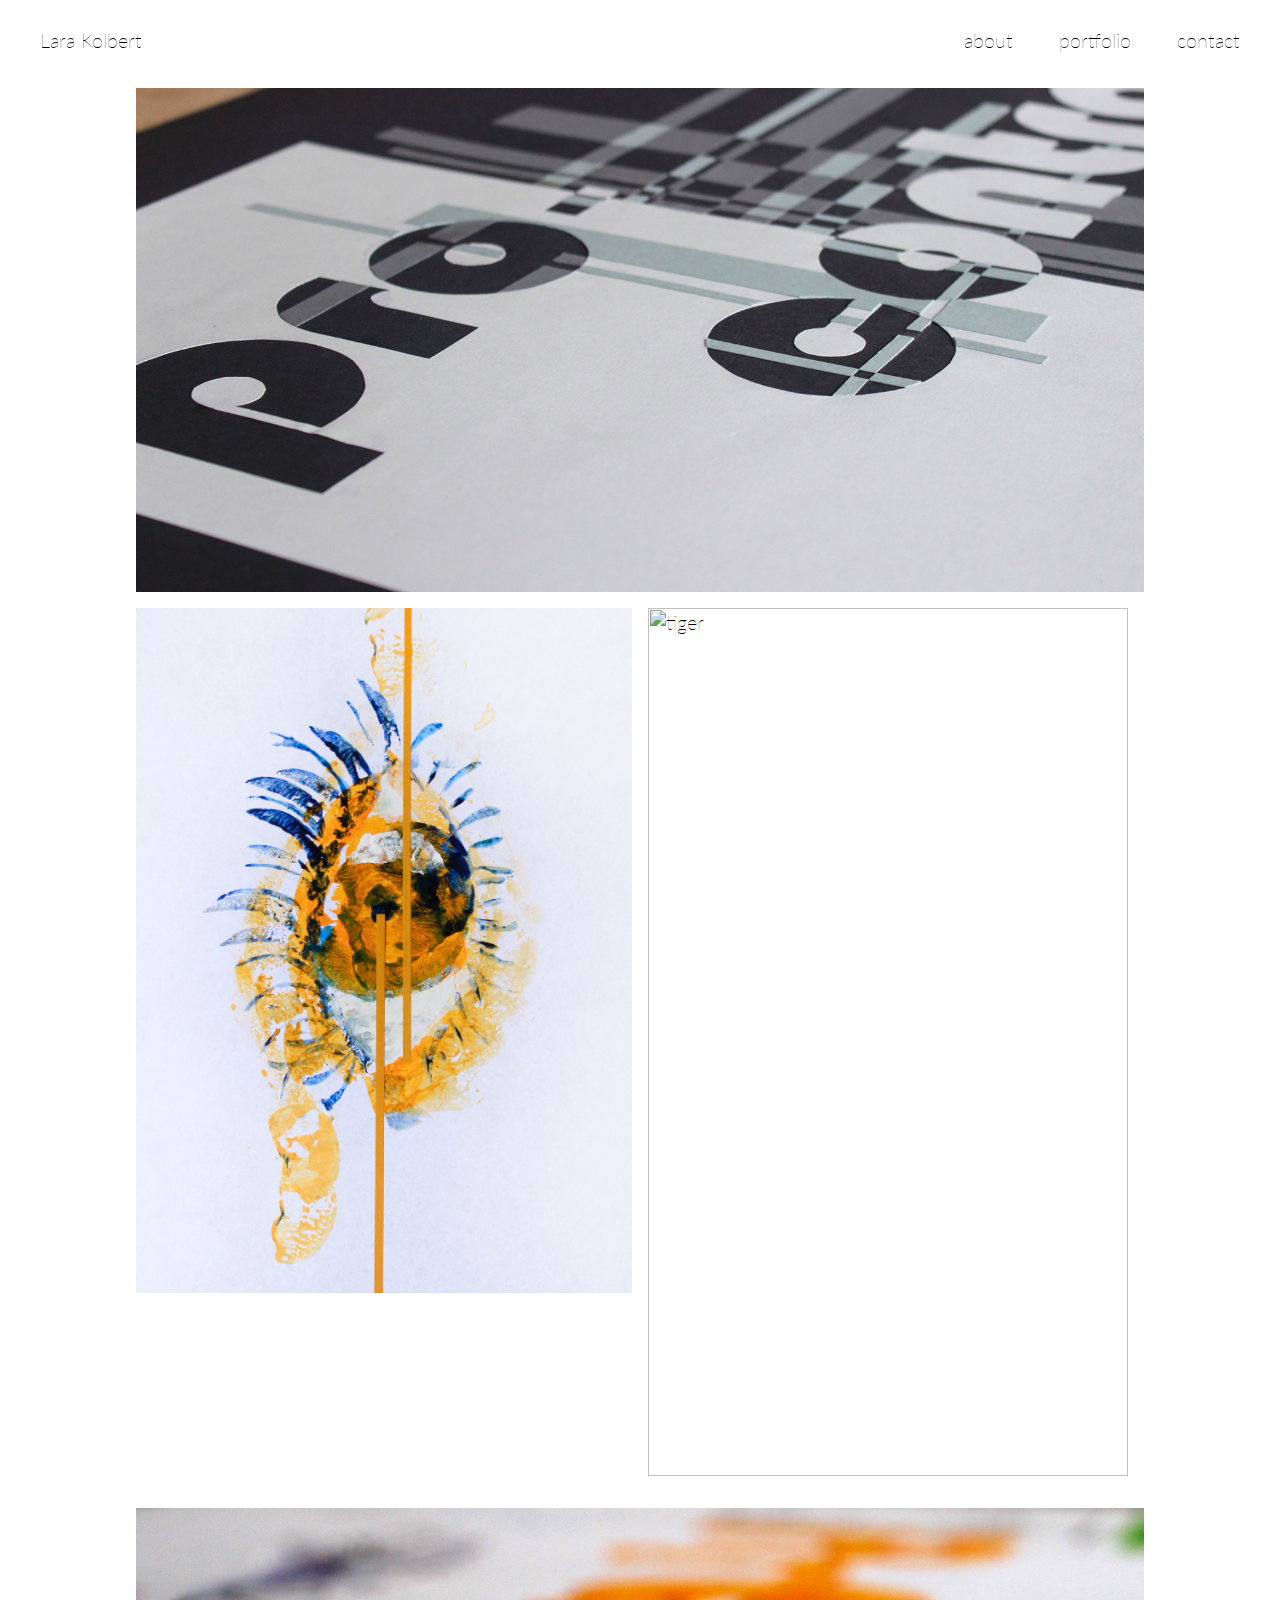
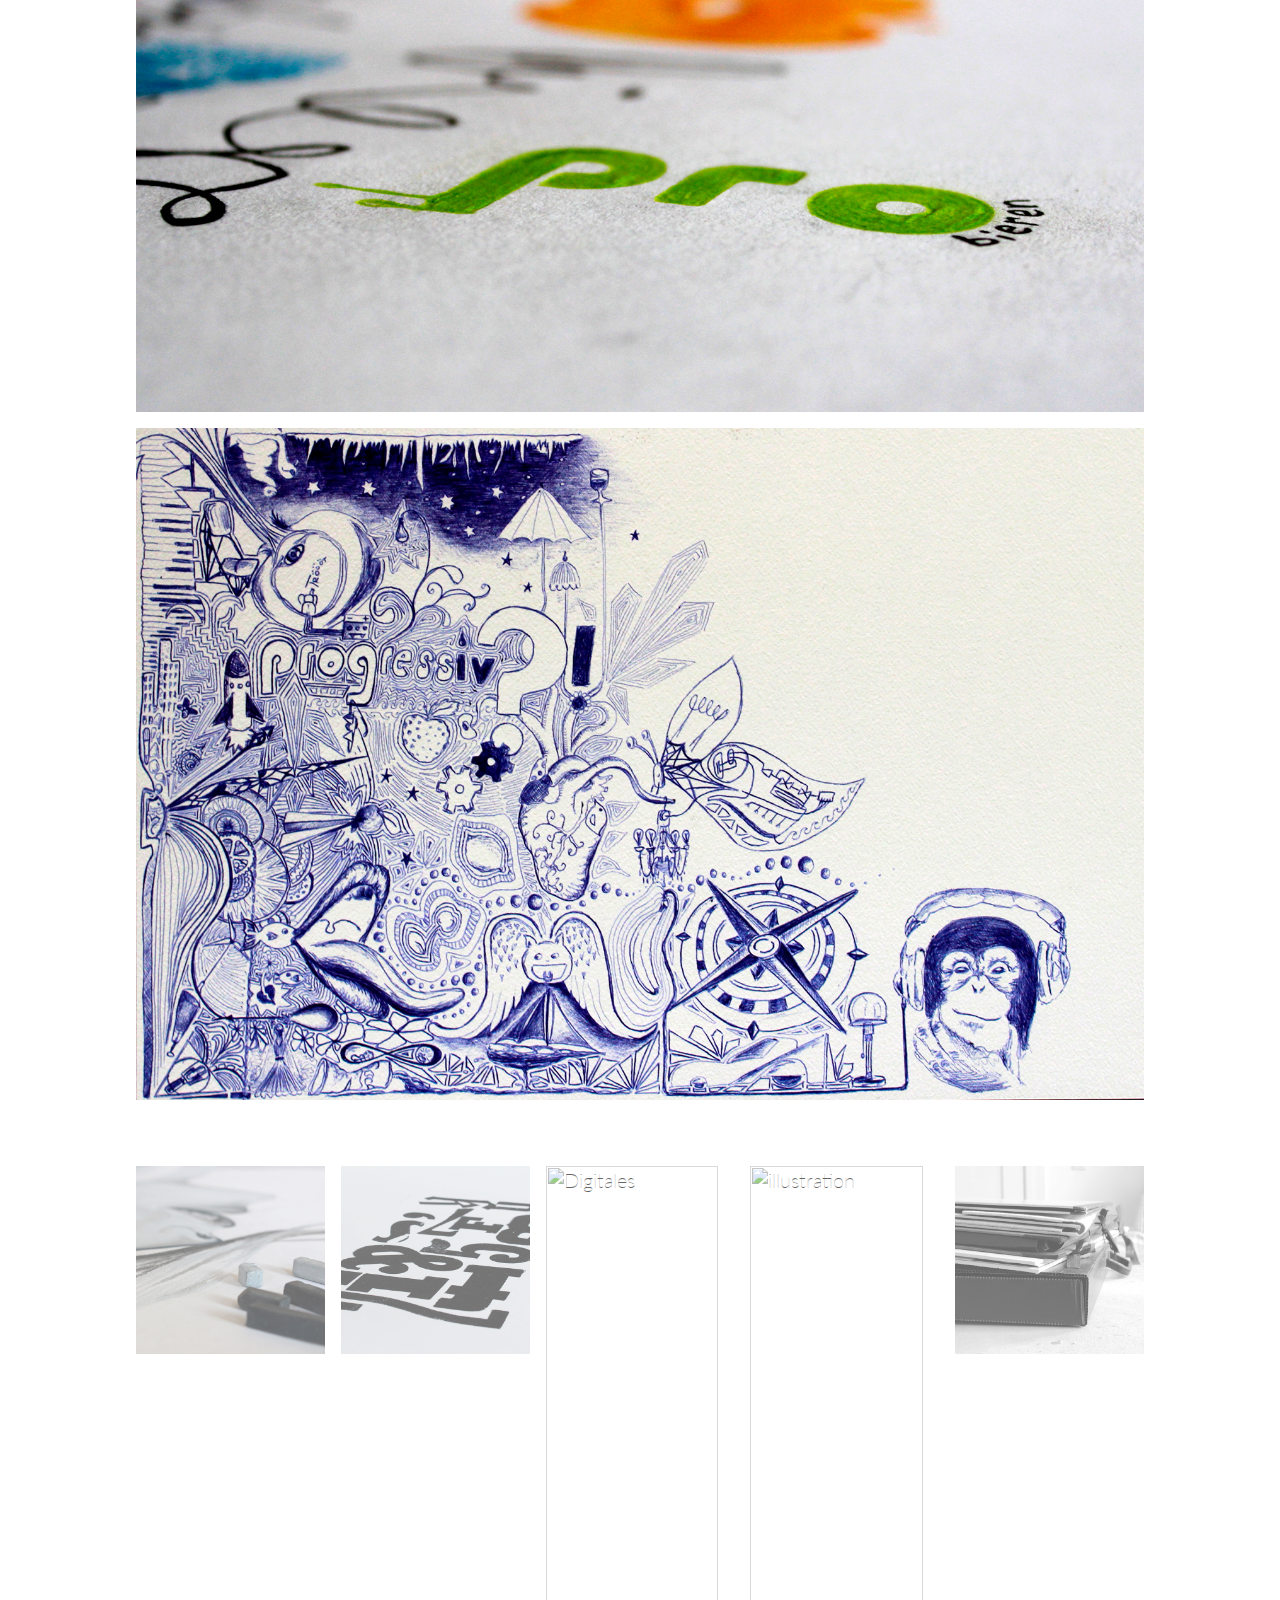
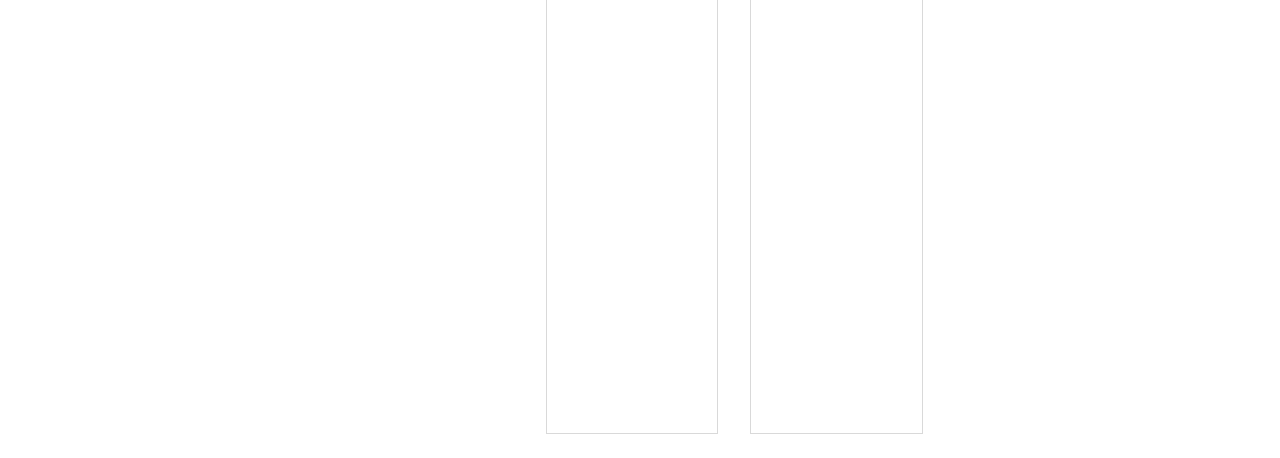
==== concept.html @ 3c3cdded "create" ====
<html>
  <head>
    <meta charset="utf-8">

    <title>Lara Kolbert - concept</title>

    <link href="css/stylesheet.css" rel="stylesheet" media="screen, projection">
    <link href="css/portfolio.css" rel="stylesheet" media="screen, projection">
    <link href='https://fonts.googleapis.com/css?family=Lato:400,300,900' rel='stylesheet' type='text/css'>

    <link rel="shortcut icon" href="images/icon.png" type="image/x-icon" />

  </head>

  <body>

    <header>
      <div class="fixheader">
        <nav class="main-nav">
          <ul>
            <li><a href="index.html">Lara Kolbert</a></li>
            <span>
              <li><a href="index.html">about</a></li>
              <li><a href="index.html#portfolio">portfolio</a></li>
              <li><a href="index.html#contact">contact</a></li>
            </span>
          </ul>
        </nav>
      </div>
    </header>

    <div class="abstand"></div>

    <div class="container">

      <div class="row">
        <div class="col col-100"><img src="images/portfolio/konzept/_MG_1917.JPG" alt="procontra"/></div>
      </div>


      <div class="row">
        <div class="col col-50"><img src="images/portfolio/konzept/_MG_1936.JPG" alt="eye"/></div>
        <div class="col col-50"><img src="images/portfolio/konzept/pros.JPG" alt="tiger"/></div>
      </div>

      <div class="row">
        <div class="col col-100"><img src="images/portfolio/konzept/_MG_1929.JPG" alt="probieren"/></div>
        <div class="col col-100"><img src="images/portfolio/konzept/_MG_1945.JPG" alt="progressiv"/></div>
      </div>

      <div class="col col-20"><a href="drawing.html"><img src="images/portfolio/zeichnungen.JPG" alt="drawing" /></a></div>
      <div class="col col-20"><a href="typography.html"><img src="images/portfolio/typografie.JPG" alt="typography" /></a></div>
      <div class="col col-20"><a href="digital.html"><img src="images/portfolio/digitales.JPG" alt="Digitales" /></a></div>
      <div class="col col-20"><a href="illus.html"><img src="images/portfolio/vektor.JPG" alt="illustration" /></a></div>
      <div class="col col-20"><a href="photography.html"><img src="images/portfolio/fotografie.JPG" alt="Fotografie" /></a></div>

    </div>



  </body>

</html>
---- css/stylesheet.css ----
* {
  font-family: 'Lato', sans-serif;
  font-weight: lighter;
  font-size: 20px;
  font-stretch: extra-expanded;
}

body {
  margin:0px;
}


/*header-navigation*/
.fixheader {
  background-color: rgba(255, 255, 255, 0.8);
  width: 100%;
  height: 80px;
  position: fixed;
  margin-top: 0px;
  z-index: 9999;
}

.main-nav ul {
  height: 30px;
  padding-top: 8px;
}

.main-nav li{
  display: inline;
  height: auto;
  text-align: center;
}

.main-nav span {
  float:right;
}

.main-nav span li {
  display: inline;
  width:100px;
  padding-right: 40px;
}

.main-nav a {
  text-decoration: none;
}

a:link {
  color: black;
}

a:visited {
  color: black;
}


/*about*/
.content {
  width:100%;
}

.platz {
  height: 150px;
}

.white {
  padding: 100px;
  text-align: center;
  position: relative;
}

.lara {
  display: block;
  width: 200px;
  height: 200px;
  padding-left: 70px;
  margin-left: auto;
  margin-right: auto;
}

.lara img {
  width: 200px;
}
/*Heißt nur yellow, da die Farbe mal gelb war; Class-name ist geblieben*/
.yellow {
  display: inline-block;
  margin-top: -160px;
  margin-bottom: 100px;
  width: 250px;
  height: 250px;
  opacity: 0.35;
  background-color: rgb(250,146,134);
}

.text {
  display: inline-block;
  width: 280px;
  height: 180px;
  text-align: left;
  margin-left: 2%;
  line-height: 105%;
  font-size: 30px;
}

#portfolio {
  height: 150px;
  width: 0;
}

/*portfolio-navigation*/
.grid {
  width: 900px;
  margin-left: auto;
  margin-right: auto;
  text-align: center;
}

.grid li {
	float: left;
	width: 250px;
  height: 250px;
  margin: 10px;
}

.grid img {
	display: block;
  width: 250px;
  height: 250px;
}

/*hover-effect*/
.overlay {
  display: none;
  position: absolute;
  top: 0;
  left: 0;
  width: 100%;
  height: 100%;
  background: rgba(252,189,182,0.85);
  text-align: center;
}

.overlay p {
  margin-top: 43%;
  font-size: 1.3em;
}

li:hover .overlay {
  display: block;
}

li {
  position: relative;
  list-style: none;
  width: 200px;
  height: 200px;
}


/*contact*/
.contact {
  margin-top: 1200px;
  height: 600px;
  position: relative;
}

.color {
  display: inline-block;
  position: absolute;
  width: 120px;
  height: 120px;
  opacity: 0.2;
  background-color: rgb(250,146,134);
  margin-left: 47%;
}

.contacttext {
  display: inline-block;
  float: right;
  width: 200px;
  height: auto;
  text-align: right;
  margin: 20px 50%;
}

.contacttext p {
  margin-bottom: 0px;
  line-height: 130%;
  z-index: 8888;
}

.contactinfo {
  width: 250px;
  height: 250px;
  margin-left: 50%;
  display: block;
  z-index: 8888;
}

.contactinfo p {
  display: inline-block;
  height: auto;
  margin-top: -18px;
  line-height: 130%;
}

.contactinfo a {
  text-decoration: none;
}

.colorsmall {
  width: 25px;
  height: 25px;
  opacity: 0.6;
  background-color: rgb(250,146,134);
  margin: -14px 49% 0 0;
  display: inline-block;
  float: right;
}


/*breakpoint no1*/
@media only screen and (max-width: 980px) {
.text {
  width: 200px;
}

.yellow {
  margin-bottom: 150px;
}

.grid {
  width: 600px;
}

.overlay {
  display: block;
  background: rgba(255,255,255,0);
}

.overlay p {
  margin-top: 76%;
  padding: 10px 0 18px 0;
  background-color: rgba(255,255,255,0.5);
}

#portfolio {
  height: 50px;
}

}


/*breakpoint no2*/
@media only screen and (max-width: 670px) {

#about {
  display: none;
}

.grid {
  width: 280px;
}

.fixheader {
  height: 280px;
  position: absolute;
}

.main-nav ul {
  padding: 0;
}

.main-nav span {
  float:none;
}

.main-nav ul li,
.main-nav ul span li {
  display: block;
  height: auto;
  width: 100%;
  padding: 20px 0 0 0;
}

.main-nav ul li a {
  font-weight: normal;
}

.main-nav ul span li a {
  font-weight: lighter;
}

.main-nav a {
  font-size: 30px;
}

.platz {
  height: 250px;
}

.yellow {
  display: block;
  margin-bottom: 40px;
  margin-left: auto;
  margin-right: auto;
  width: 200px;
  height: 200px;
}

.lara {
  padding-left: 20%;
}

.text {
  height: 260px;
  margin-left: 10%;
}

.contact {
  margin-top: 1800px;
  height: 400px;
}

.grid li {
  margin: 10px 0 0 0;
}

.grid ul {
padding-left: 20px;
}

.contacttext {
  margin: 0 25% 40px 0;
  text-align: center;
}

.contactinfo {
  margin-left: 20%;
  text-align: center;
}

.contactinfo p {
  line-height: 200%;
}

.color {
  opacity: 0.18;
  width: 90px;
  height: 90px;
}

.colorsmall {
  margin-right: 45%;
  margin-top: 20px;
}


}
---- css/portfolio.css ----
.container {
  width: 80%;
  padding-top: 80px;
  margin-left: auto;
  margin-right: auto;
  margin-bottom: 50px;
}

.col {
  float: left;
}

.col-100 {
  width: 100%;
}

.col img {
  width: calc(100% - 16px);
  padding: 8px;
}


.col-50 {
  width: 50%;
}

.col-33 {
  width: 33.33333333%;
}

.col-66 {
  width: 66.66666667%;
}

.col-20 {
  width: 20%;
  padding-top: 50px;
}

.col-20 img {
  opacity: 0.6;
}

.col-20 img:hover {
  opacity: 1;
}

/*breakpoint no1*/
@media only screen and (max-width: 980px) {

.col img {
  width: calc(100% - 10px);
  padding: 5px;
}

.col-20 img {
  opacity: 0.8;
}

.col-20 {
  padding-top: 30px;
}

}

/*breakpoint no2*/
@media only screen and (max-width: 670px) {


.abstand {
  height: 200px;
}

.col img {
  width: calc(100% - 6px);
  padding: 3px;
}

.col-50 {
  width: 100%;
}

.col-33 {
  width: 100%;
}

.col-66 {
  width: 100%;
}

.col-20 {
  padding-top: 20px;
}

}
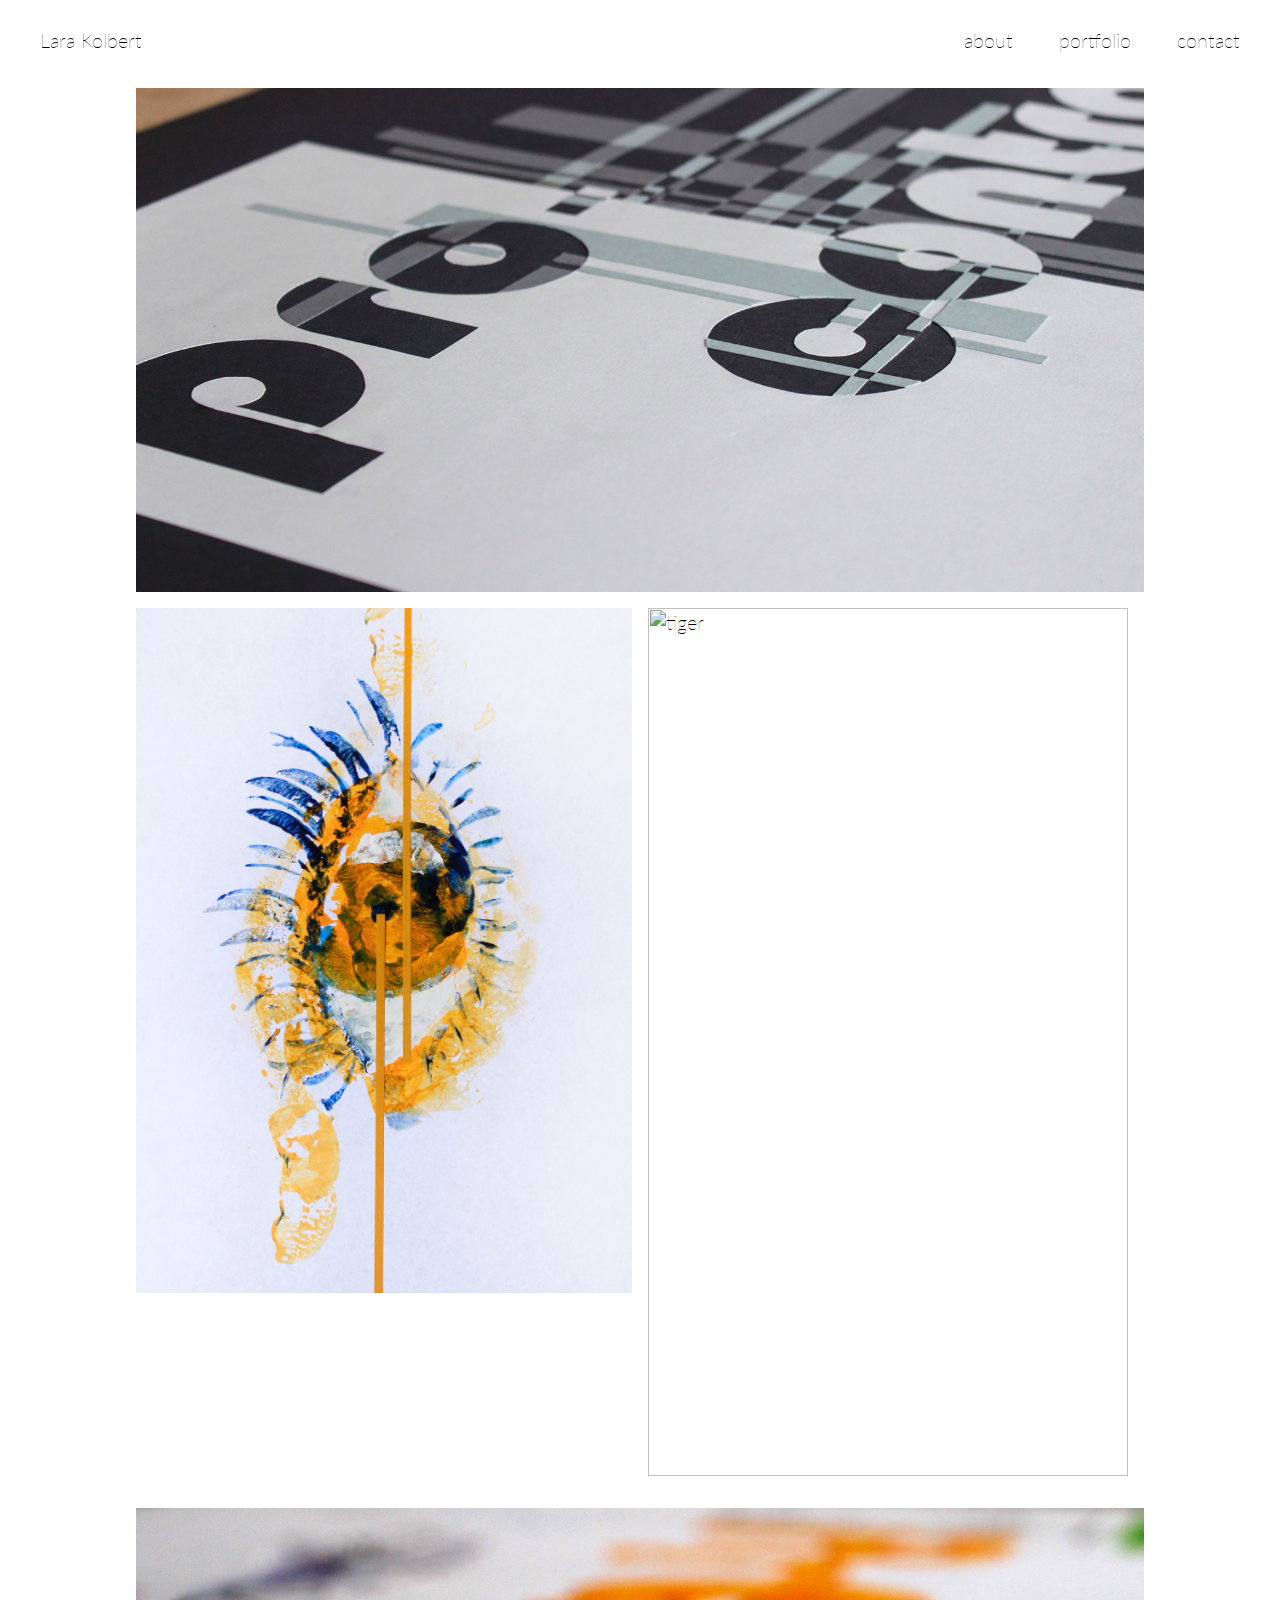
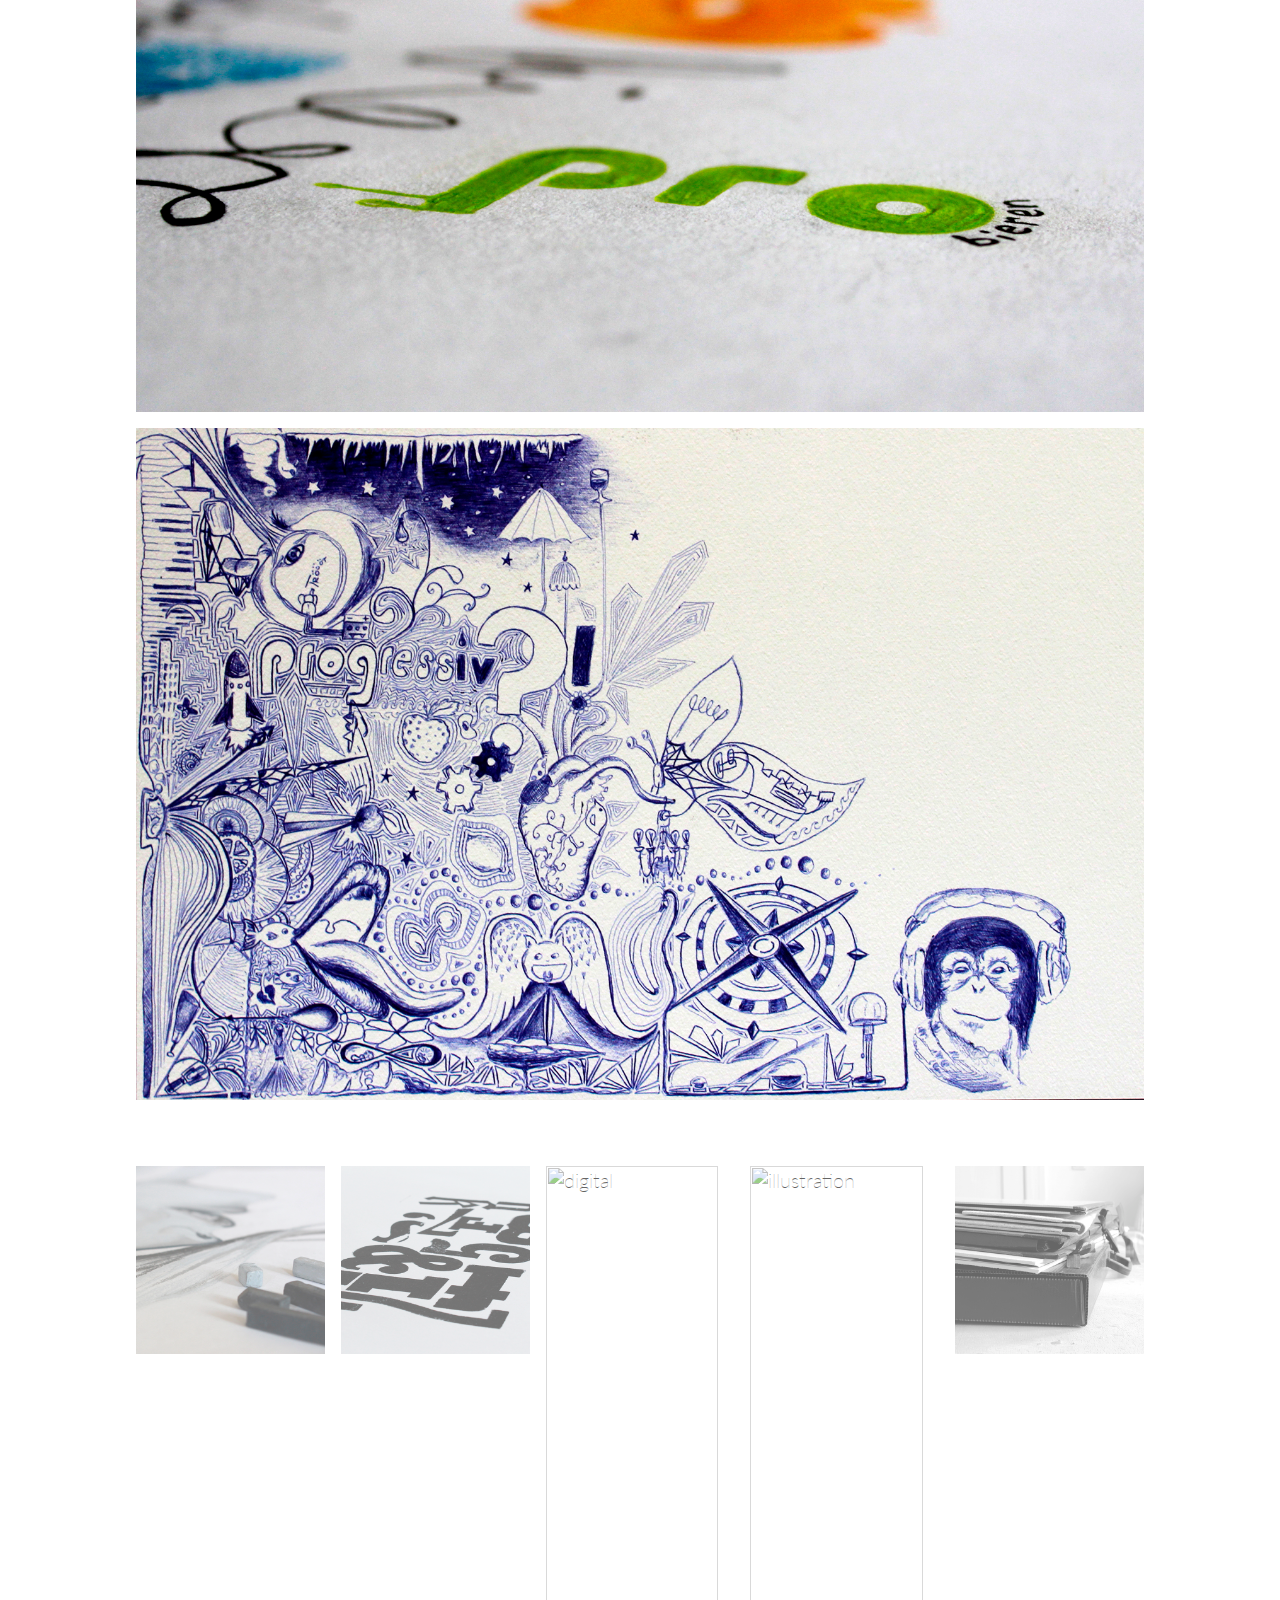
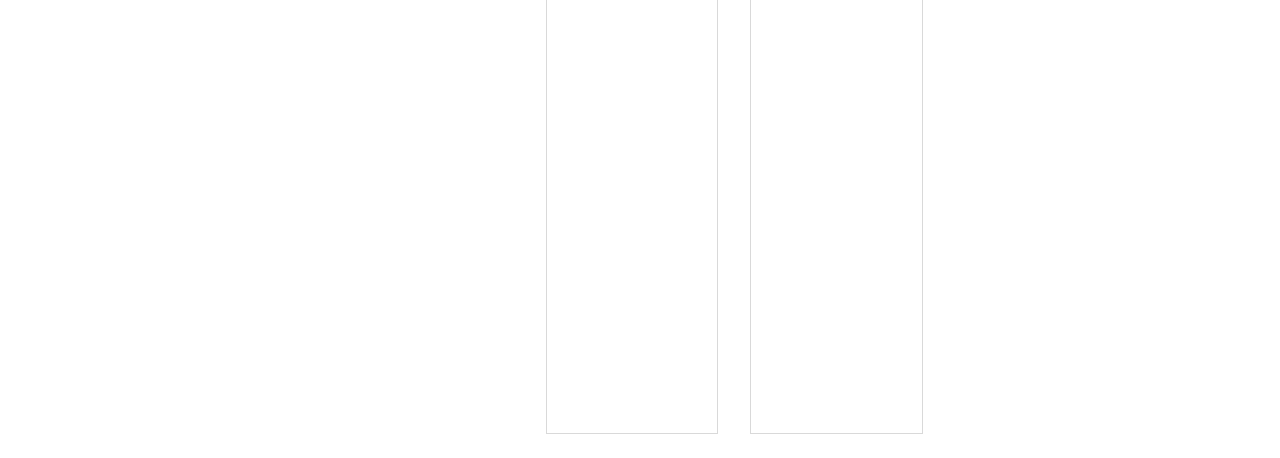
==== commit 67803823: "change digital-img verlinkungen" ====
--- a/concept.html
+++ b/concept.html
@@ -50,9 +50,9 @@
 
       <div class="col col-20"><a href="drawing.html"><img src="images/portfolio/zeichnungen.JPG" alt="drawing" /></a></div>
       <div class="col col-20"><a href="typography.html"><img src="images/portfolio/typografie.JPG" alt="typography" /></a></div>
-      <div class="col col-20"><a href="digital.html"><img src="images/portfolio/digitales.JPG" alt="Digitales" /></a></div>
+      <div class="col col-20"><a href="digital.html"><img src="images/portfolio/digital.JPG" alt="digital" /></a></div>
       <div class="col col-20"><a href="illus.html"><img src="images/portfolio/vektor.JPG" alt="illustration" /></a></div>
-      <div class="col col-20"><a href="photography.html"><img src="images/portfolio/fotografie.JPG" alt="Fotografie" /></a></div>
+      <div class="col col-20"><a href="photography.html"><img src="images/portfolio/fotografie.JPG" alt="photography" /></a></div>
 
     </div>
 
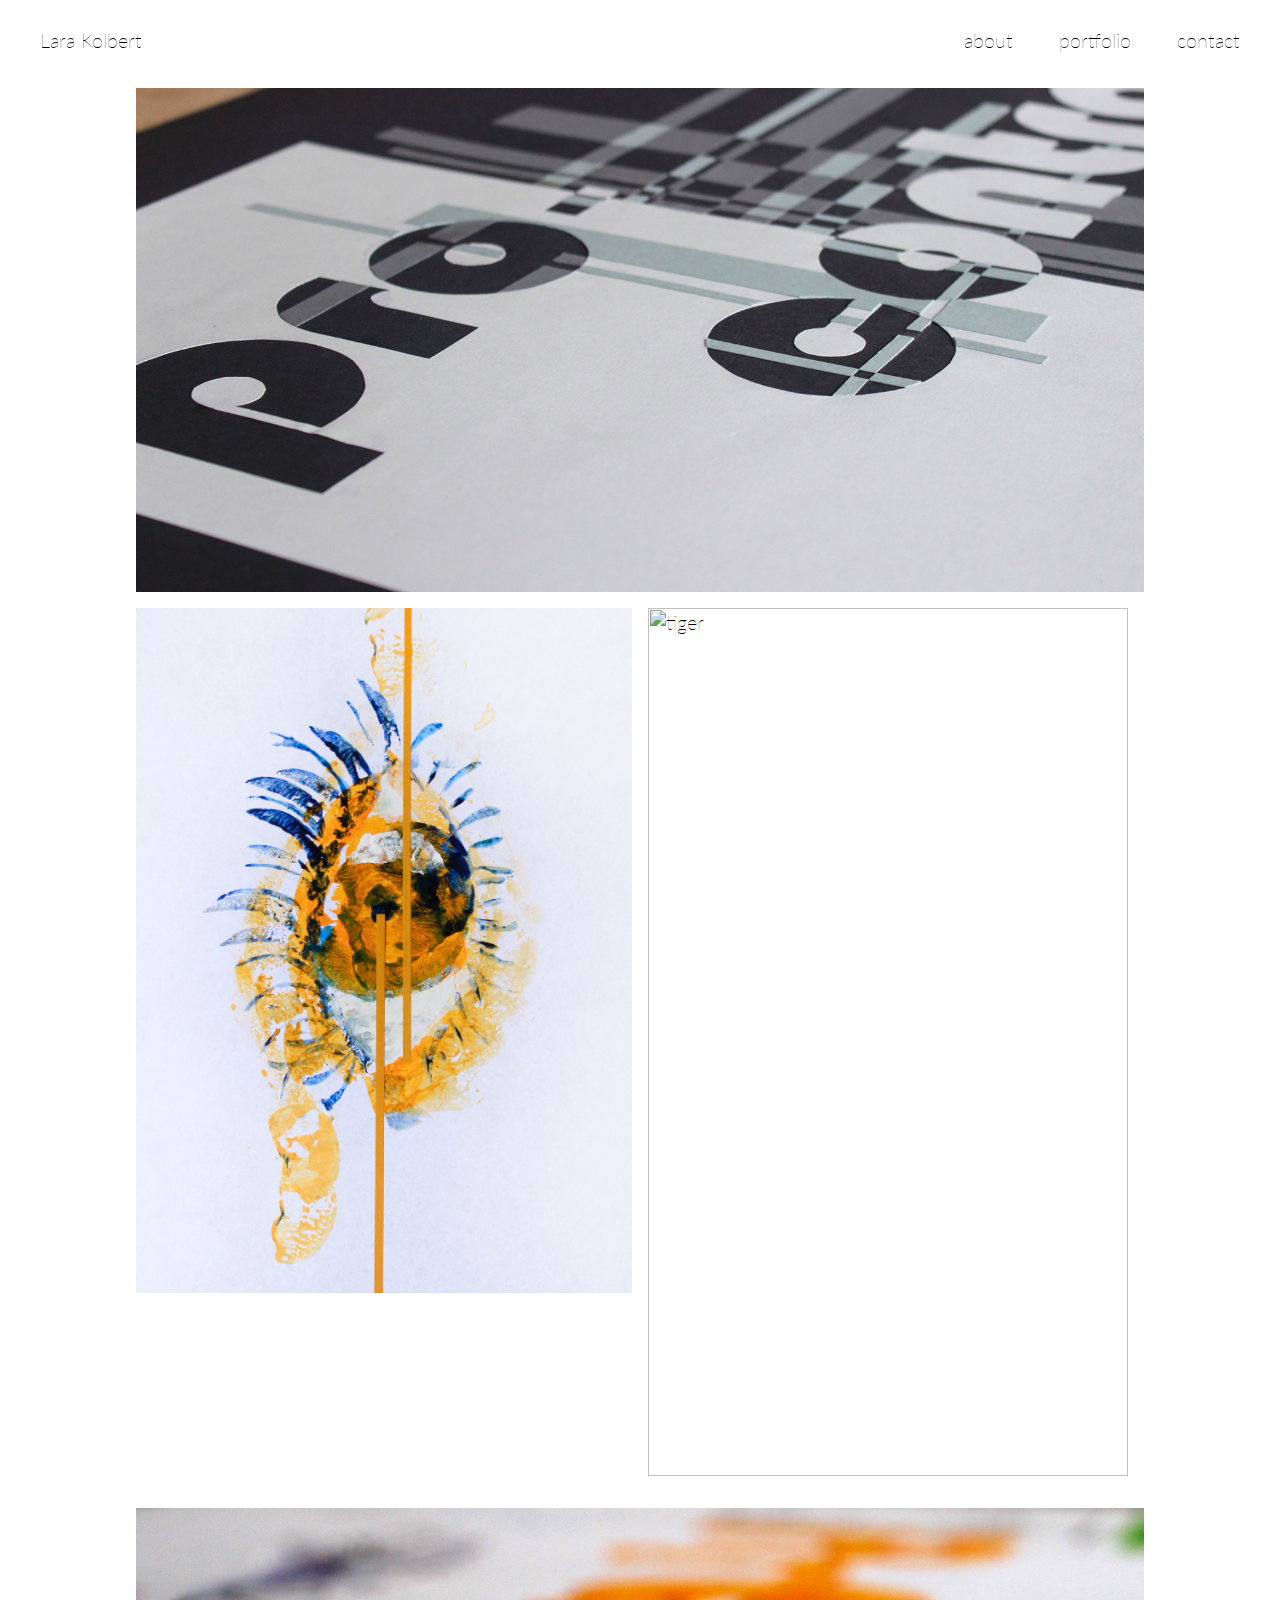
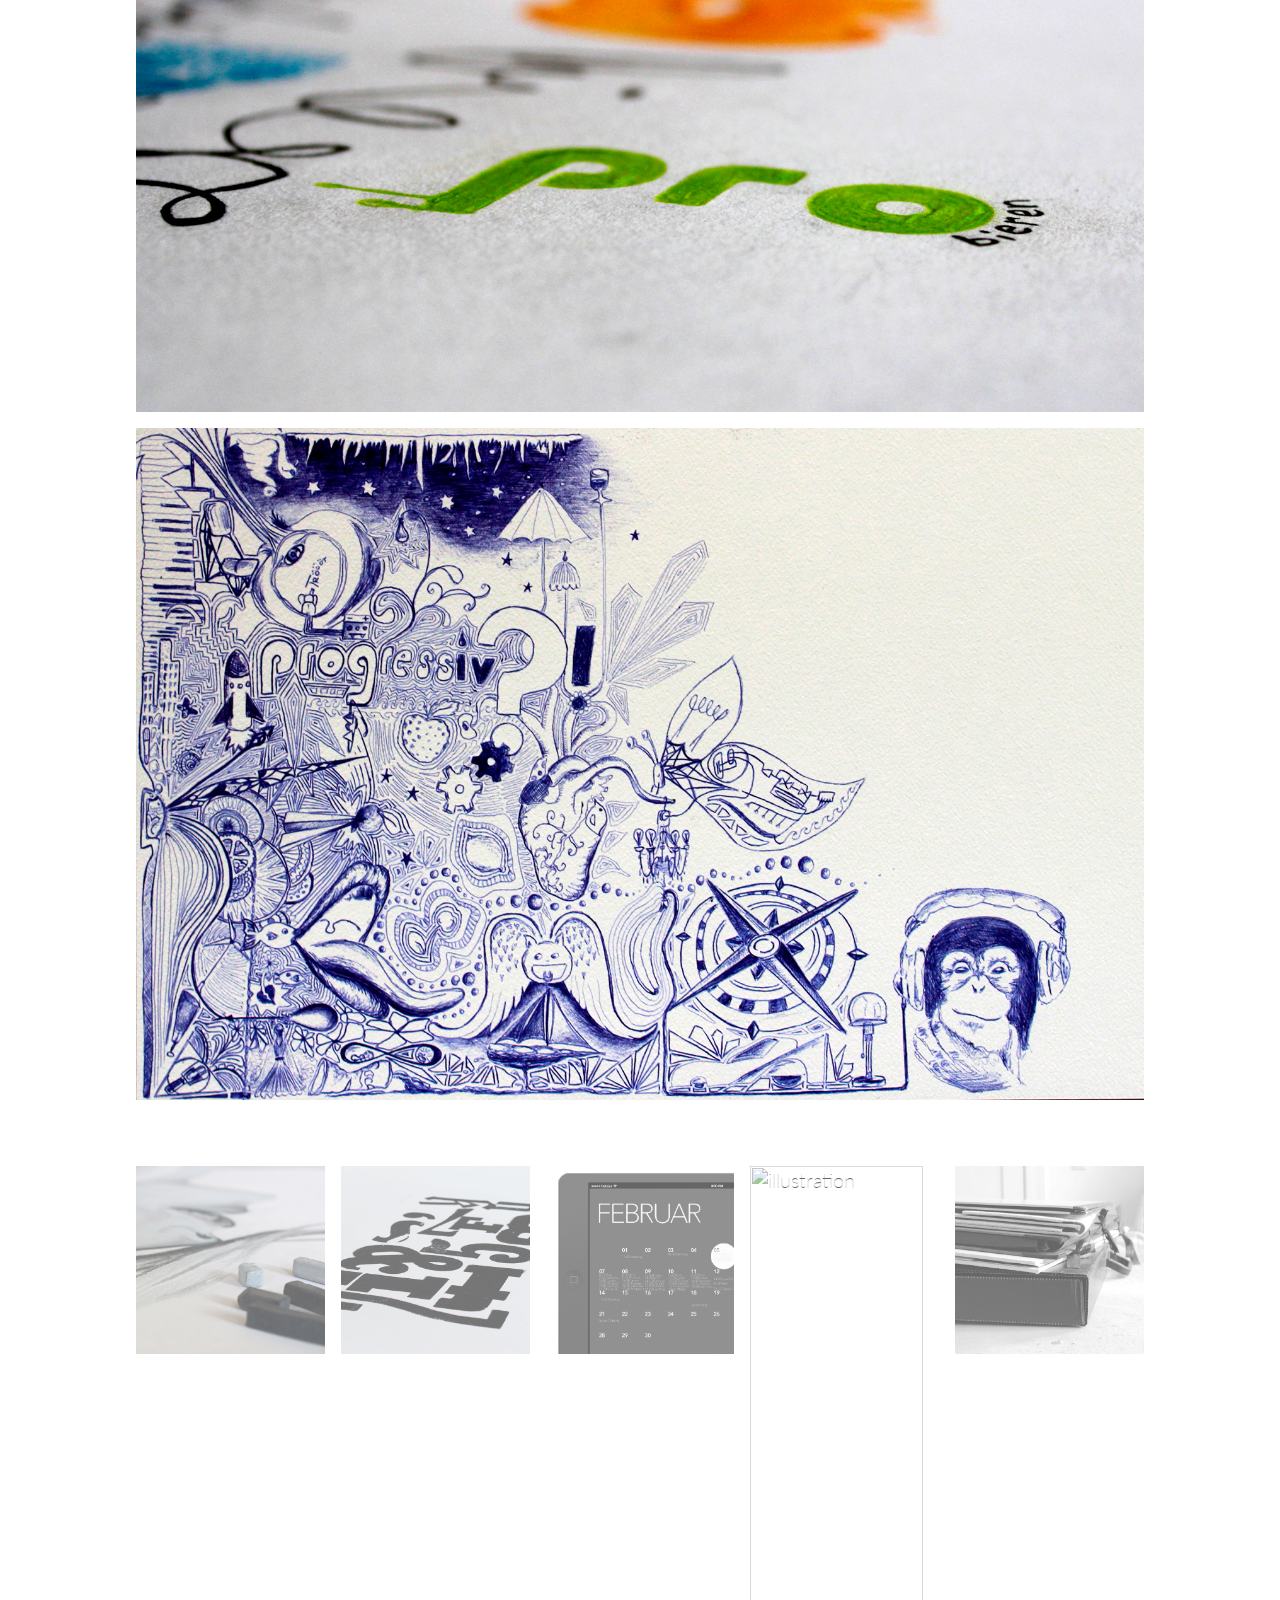
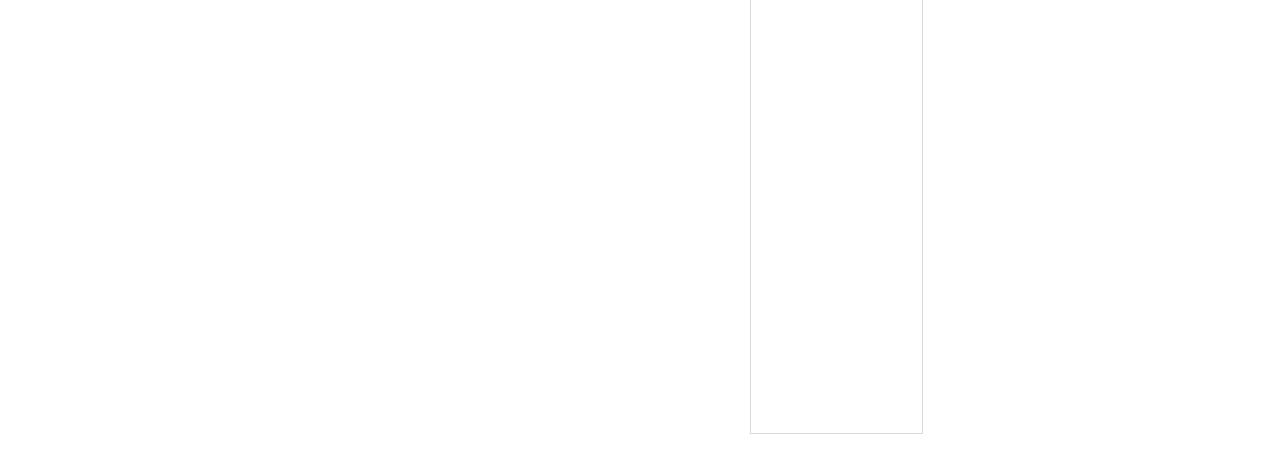
==== commit 2ee969da: "change jpg-ends" ====
--- a/concept.html
+++ b/concept.html
@@ -50,7 +50,7 @@
 
       <div class="col col-20"><a href="drawing.html"><img src="images/portfolio/zeichnungen.JPG" alt="drawing" /></a></div>
       <div class="col col-20"><a href="typography.html"><img src="images/portfolio/typografie.JPG" alt="typography" /></a></div>
-      <div class="col col-20"><a href="digital.html"><img src="images/portfolio/digital.JPG" alt="digital" /></a></div>
+      <div class="col col-20"><a href="digital.html"><img src="images/portfolio/digital.jpg" alt="digital" /></a></div>
       <div class="col col-20"><a href="illus.html"><img src="images/portfolio/vektor.JPG" alt="illustration" /></a></div>
       <div class="col col-20"><a href="photography.html"><img src="images/portfolio/fotografie.JPG" alt="photography" /></a></div>
 
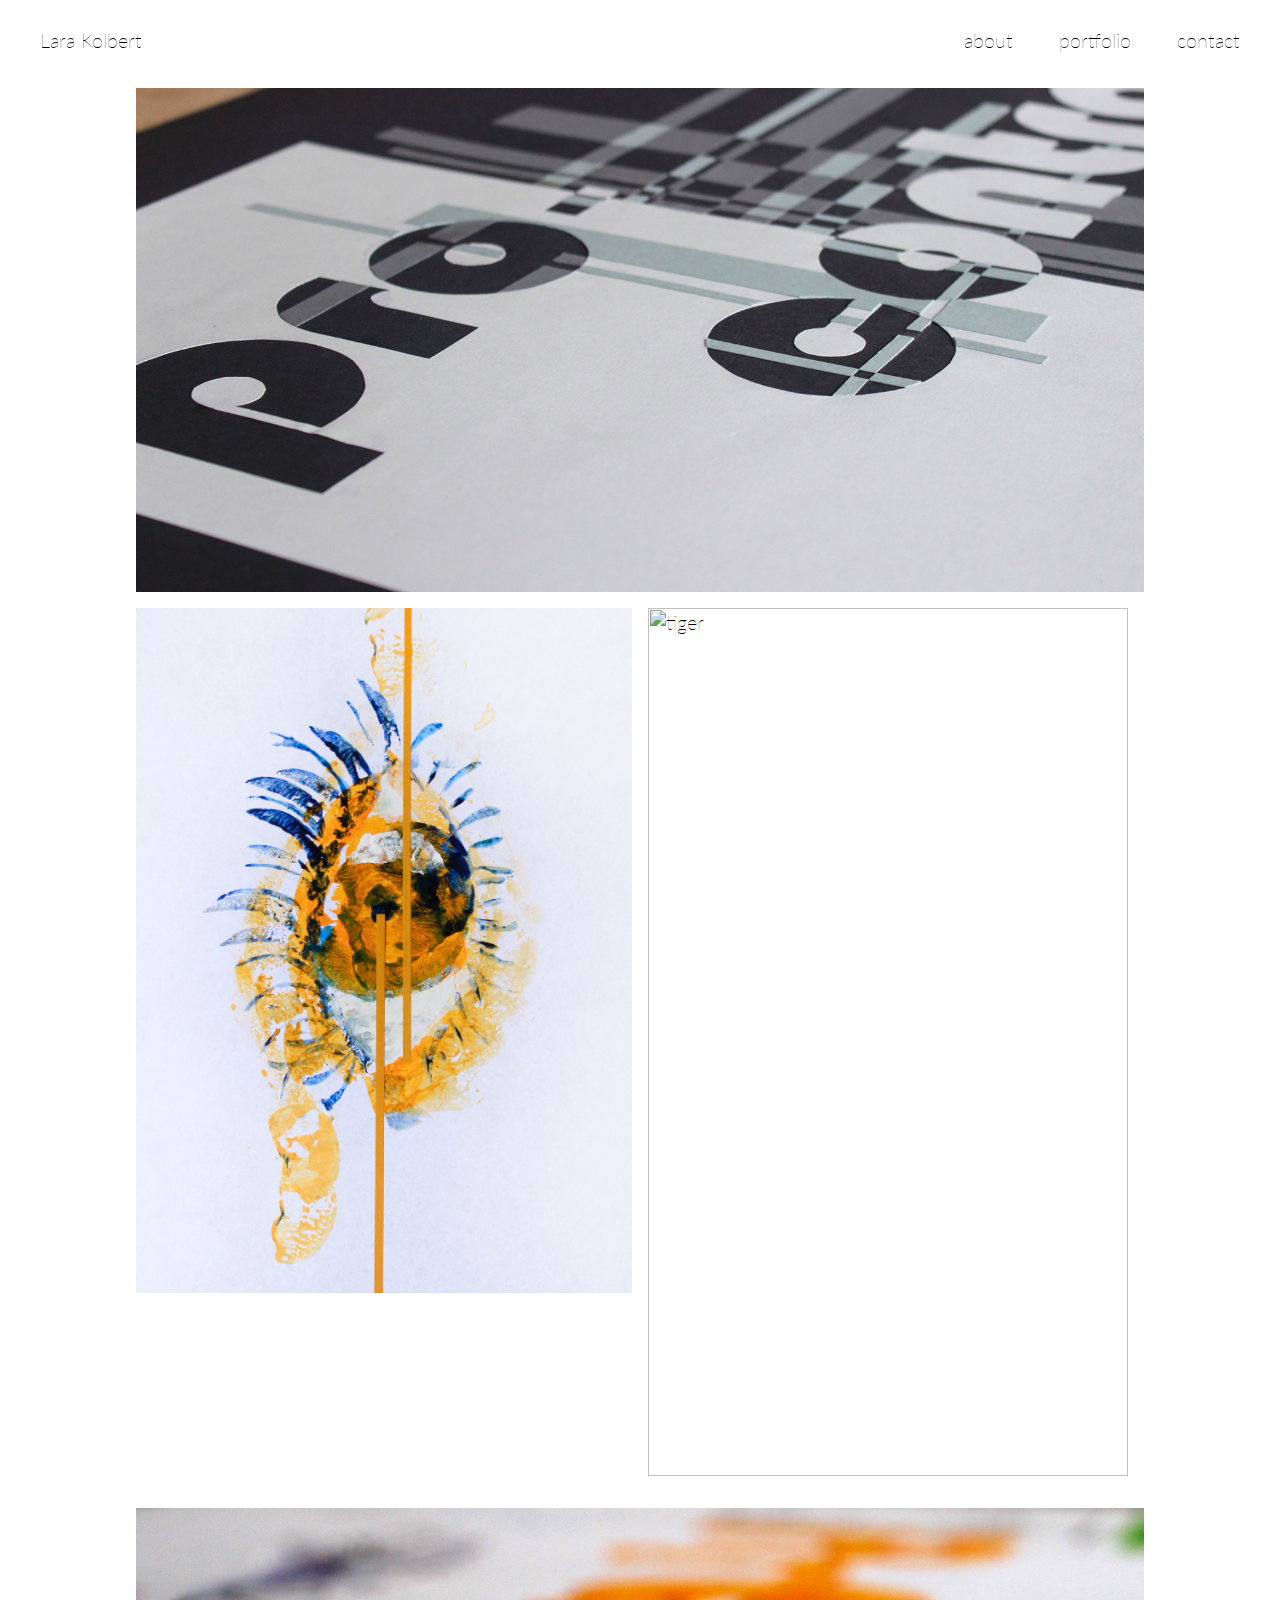
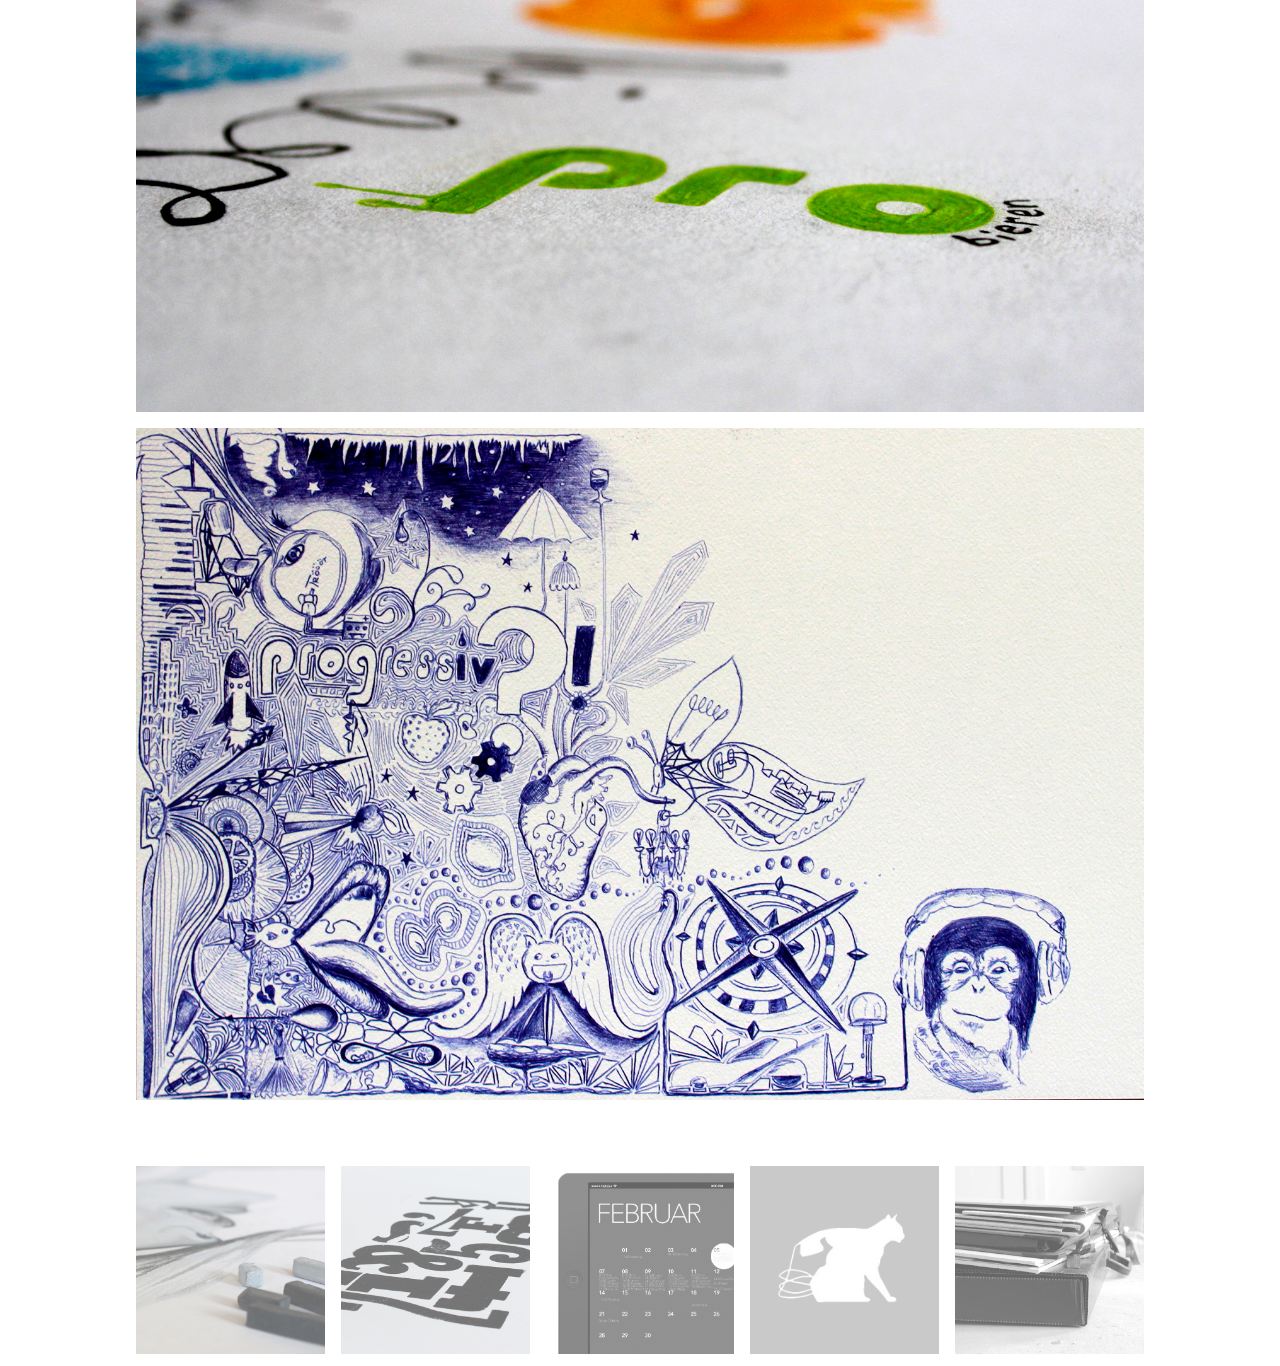
==== commit 9767e588: "change jpg" ====
--- a/concept.html
+++ b/concept.html
@@ -51,7 +51,7 @@
       <div class="col col-20"><a href="drawing.html"><img src="images/portfolio/zeichnungen.JPG" alt="drawing" /></a></div>
       <div class="col col-20"><a href="typography.html"><img src="images/portfolio/typografie.JPG" alt="typography" /></a></div>
       <div class="col col-20"><a href="digital.html"><img src="images/portfolio/digital.jpg" alt="digital" /></a></div>
-      <div class="col col-20"><a href="illus.html"><img src="images/portfolio/vektor.JPG" alt="illustration" /></a></div>
+      <div class="col col-20"><a href="illus.html"><img src="images/portfolio/vektor.jpg" alt="illustration" /></a></div>
       <div class="col col-20"><a href="photography.html"><img src="images/portfolio/fotografie.JPG" alt="photography" /></a></div>
 
     </div>
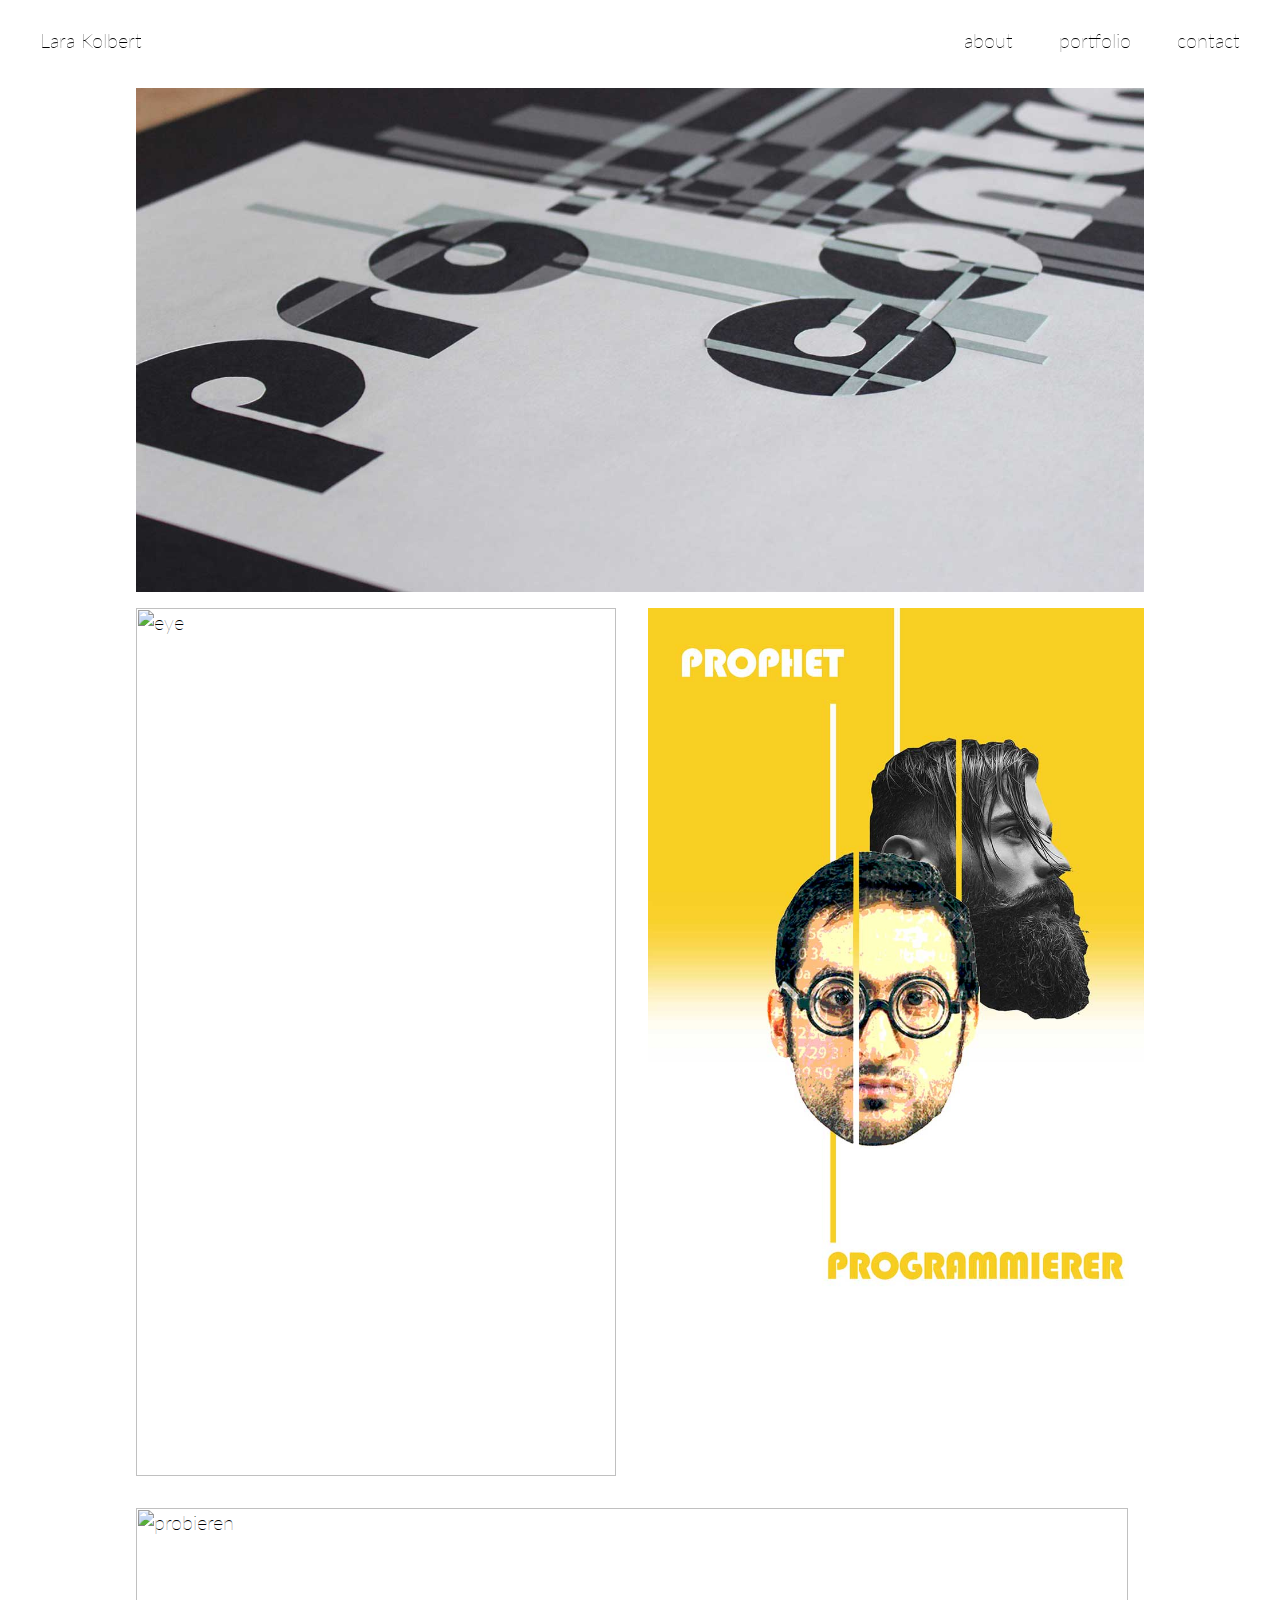
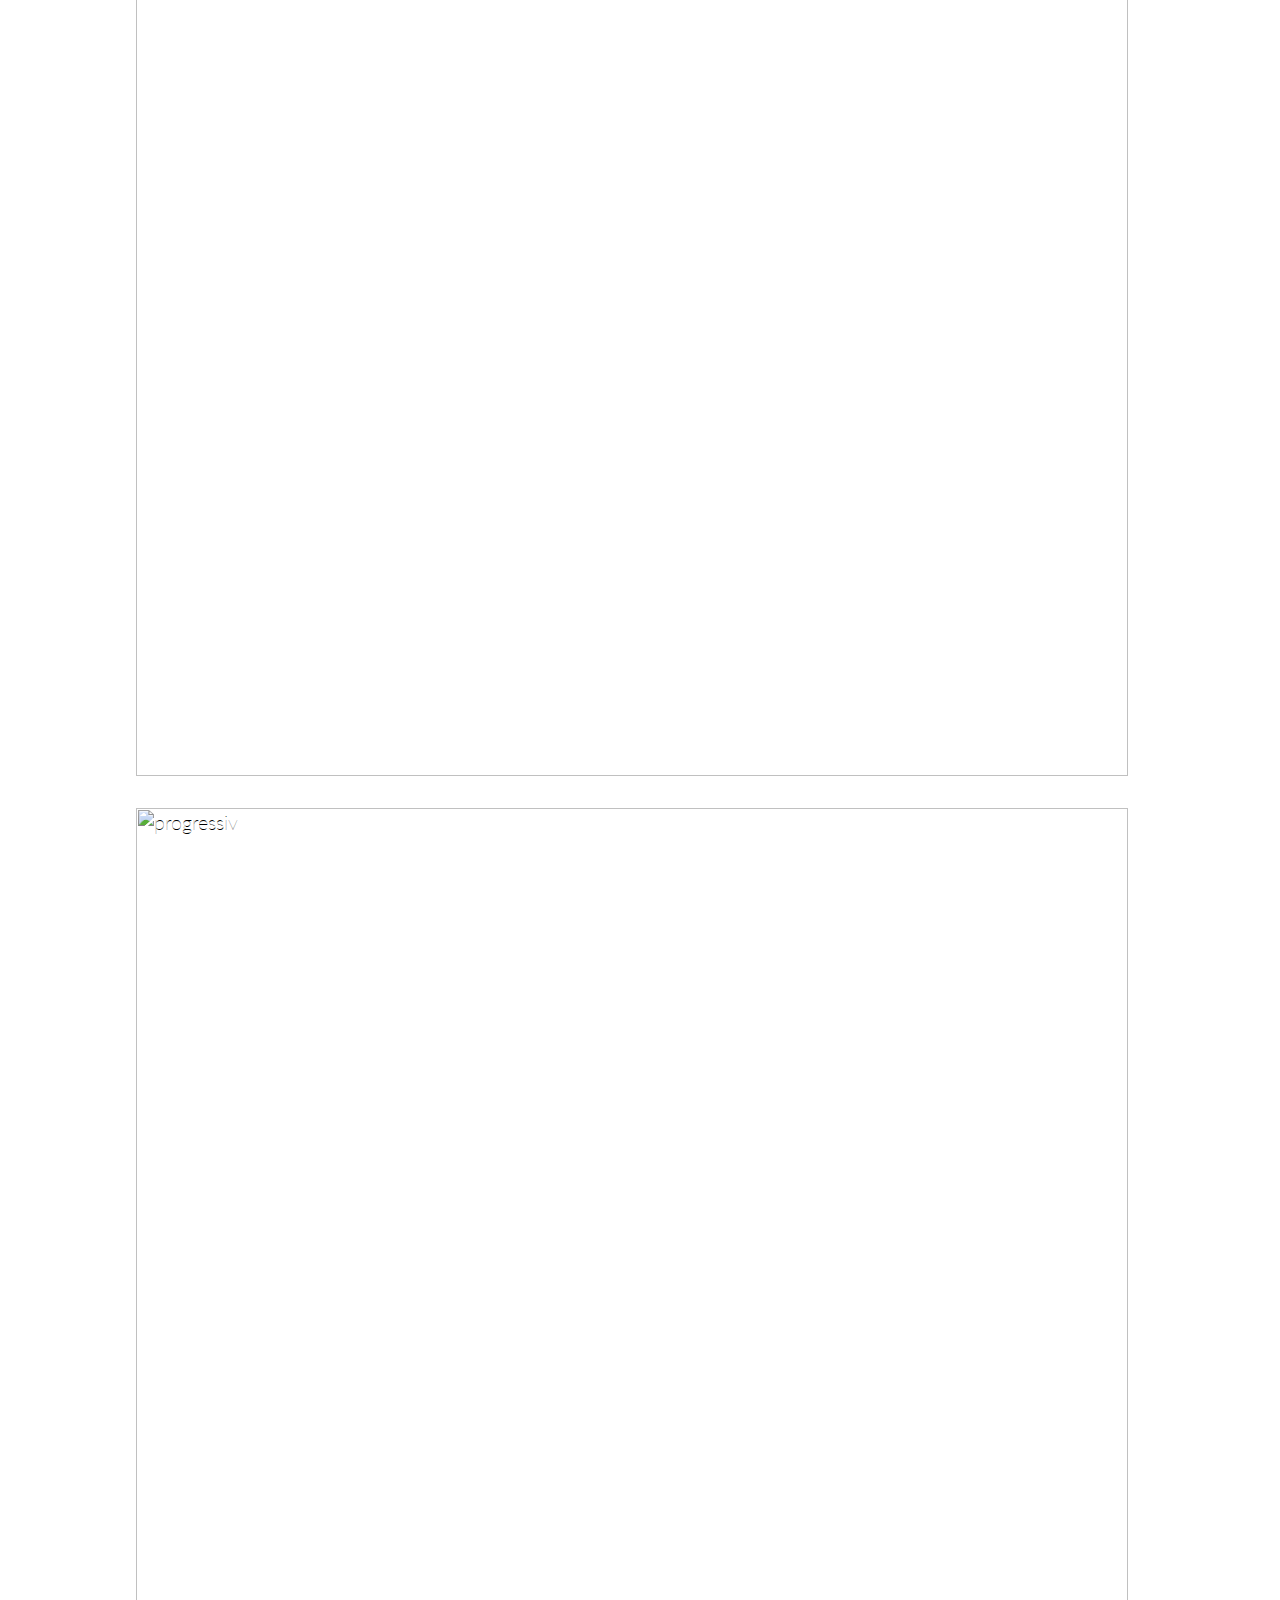
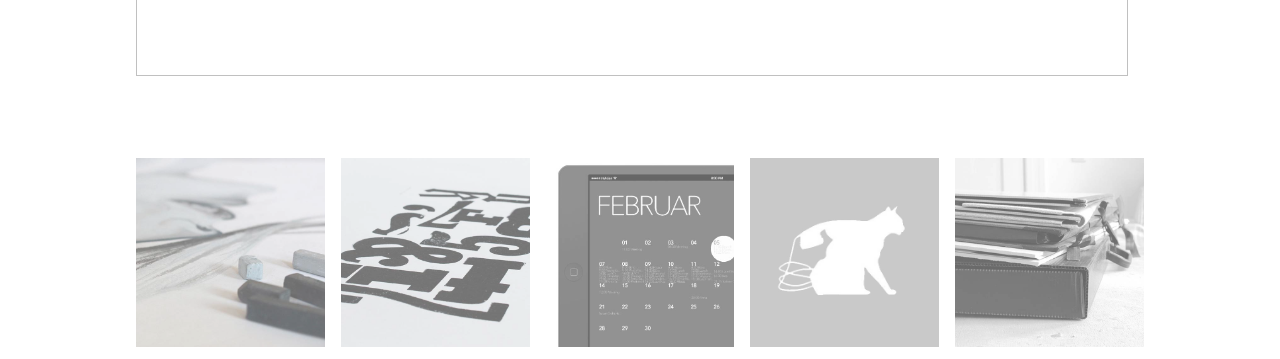
==== commit c66244cc: "change names" ====
--- a/concept.html
+++ b/concept.html
@@ -34,18 +34,18 @@
     <div class="container">
 
       <div class="row">
-        <div class="col col-100"><img src="images/portfolio/konzept/_MG_1917.JPG" alt="procontra"/></div>
+        <div class="col col-100"><img src="images/portfolio/konzept/procontra.jpg" alt="procontra"/></div>
       </div>
 
 
       <div class="row">
-        <div class="col col-50"><img src="images/portfolio/konzept/_MG_1936.JPG" alt="eye"/></div>
-        <div class="col col-50"><img src="images/portfolio/konzept/pros.JPG" alt="tiger"/></div>
+        <div class="col col-50"><img src="images/portfolio/konzept/_MG_1936.jpg" alt="eye"/></div>
+        <div class="col col-50"><img src="images/portfolio/konzept/pros.jpg" alt="tiger"/></div>
       </div>
 
       <div class="row">
-        <div class="col col-100"><img src="images/portfolio/konzept/_MG_1929.JPG" alt="probieren"/></div>
-        <div class="col col-100"><img src="images/portfolio/konzept/_MG_1945.JPG" alt="progressiv"/></div>
+        <div class="col col-100"><img src="images/portfolio/konzept/_MG_1929.jpg" alt="probieren"/></div>
+        <div class="col col-100"><img src="images/portfolio/konzept/_MG_1945.jpg" alt="progressiv"/></div>
       </div>
 
       <div class="col col-20"><a href="drawing.html"><img src="images/portfolio/zeichnungen.JPG" alt="drawing" /></a></div>
--- a/css/stylesheet.css
+++ b/css/stylesheet.css
@@ -252,7 +252,7 @@
 
 
 /*breakpoint no2*/
-@media only screen and (max-width: 670px) {
+@media only screen and (max-width: 640px) {
 
 #about {
   display: none;
--- a/css/portfolio.css
+++ b/css/portfolio.css
@@ -64,7 +64,7 @@
 }
 
 /*breakpoint no2*/
-@media only screen and (max-width: 670px) {
+@media only screen and (max-width: 640px) {
 
 
 .abstand {
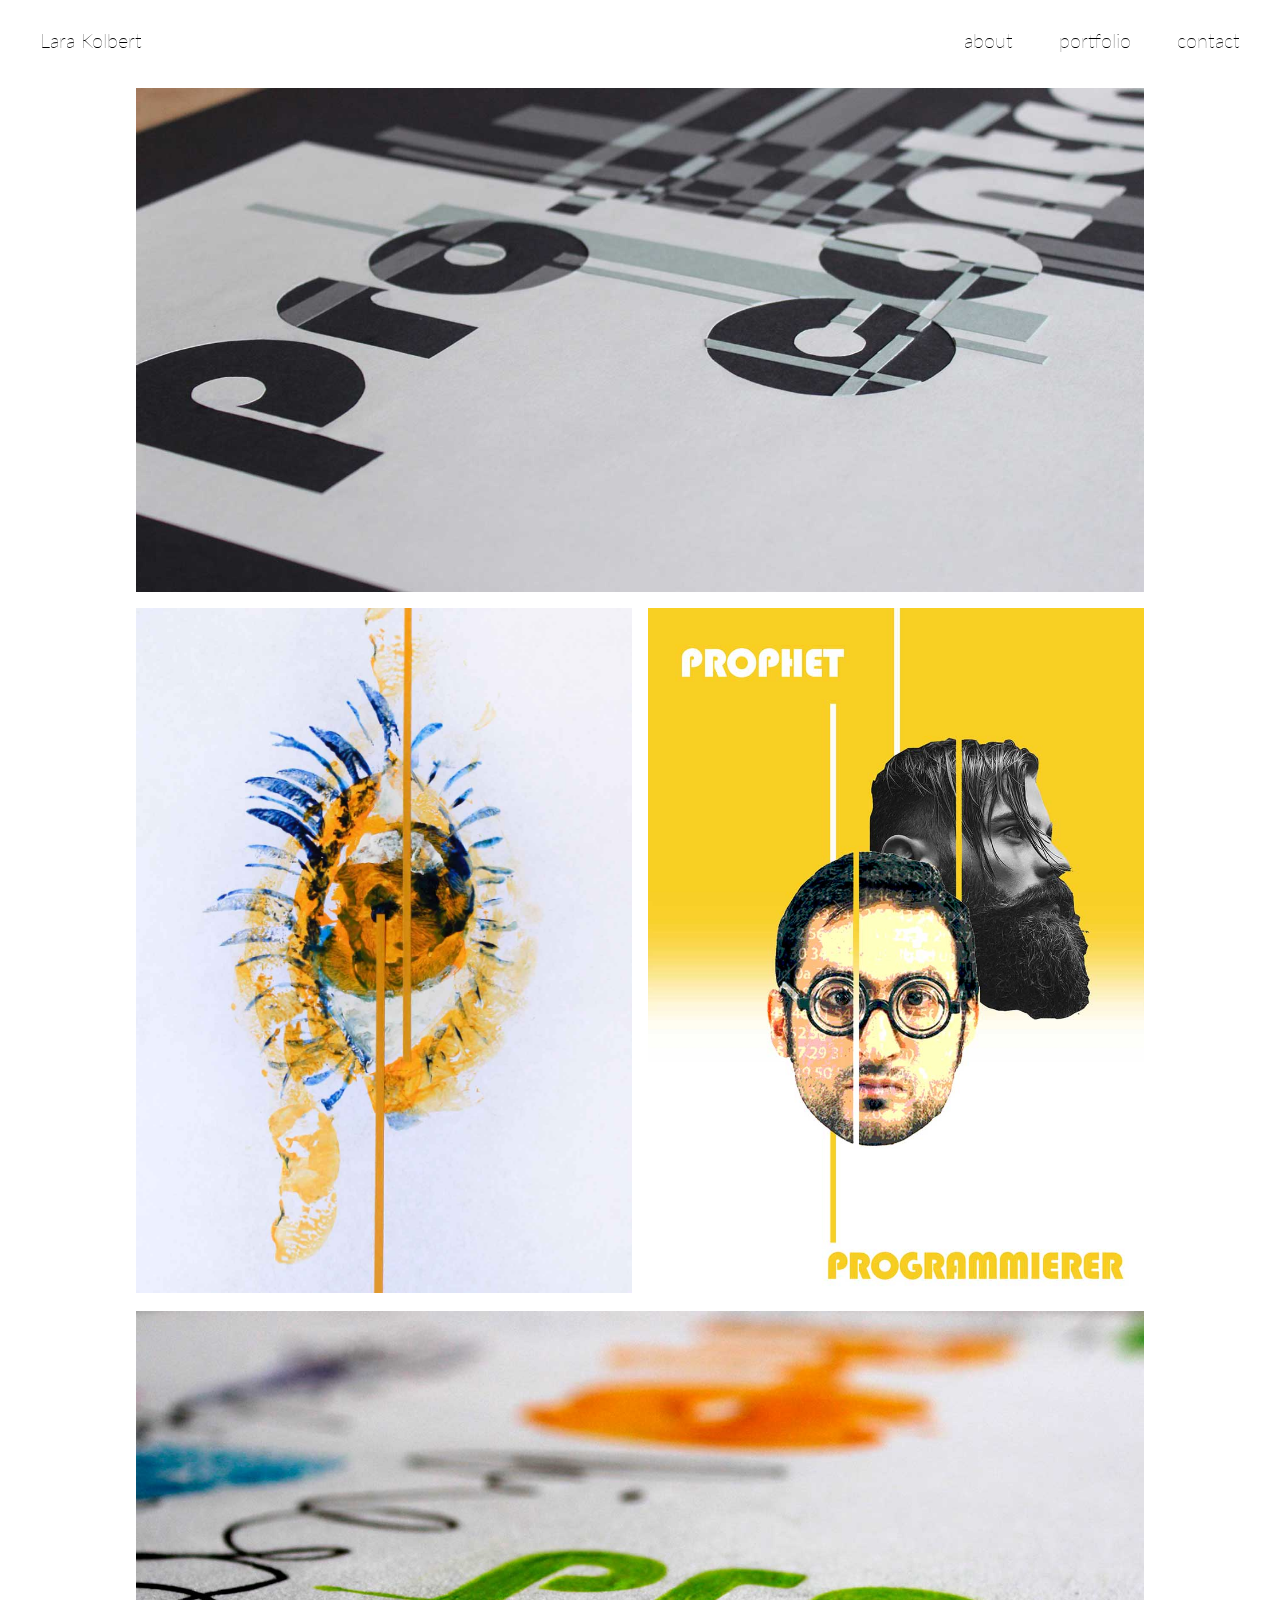
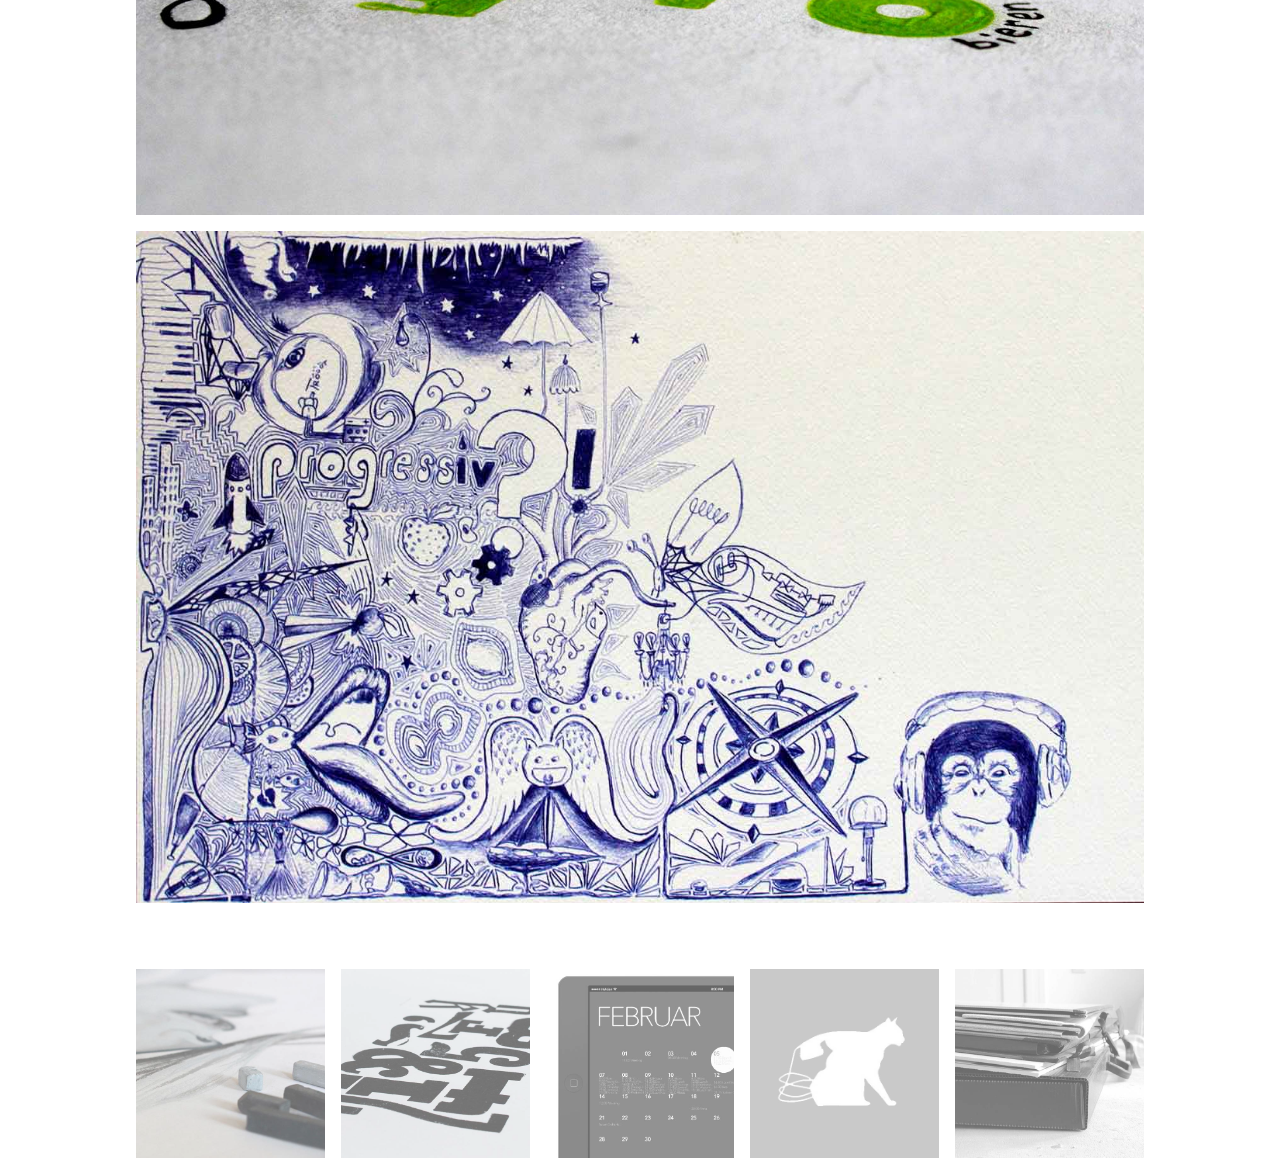
==== commit f70815ae: "name changes" ====
--- a/concept.html
+++ b/concept.html
@@ -39,13 +39,13 @@
 
 
       <div class="row">
-        <div class="col col-50"><img src="images/portfolio/konzept/_MG_1936.jpg" alt="eye"/></div>
-        <div class="col col-50"><img src="images/portfolio/konzept/pros.jpg" alt="tiger"/></div>
+        <div class="col col-50"><img src="images/portfolio/konzept/eye.jpg" alt="eye"/></div>
+        <div class="col col-50"><img src="images/portfolio/konzept/pros.jpg" alt="collage"/></div>
       </div>
 
       <div class="row">
-        <div class="col col-100"><img src="images/portfolio/konzept/_MG_1929.jpg" alt="probieren"/></div>
-        <div class="col col-100"><img src="images/portfolio/konzept/_MG_1945.jpg" alt="progressiv"/></div>
+        <div class="col col-100"><img src="images/portfolio/konzept/probieren.jpg" alt="probieren"/></div>
+        <div class="col col-100"><img src="images/portfolio/konzept/kuli.jpg" alt="progressiv"/></div>
       </div>
 
       <div class="col col-20"><a href="drawing.html"><img src="images/portfolio/zeichnungen.JPG" alt="drawing" /></a></div>
